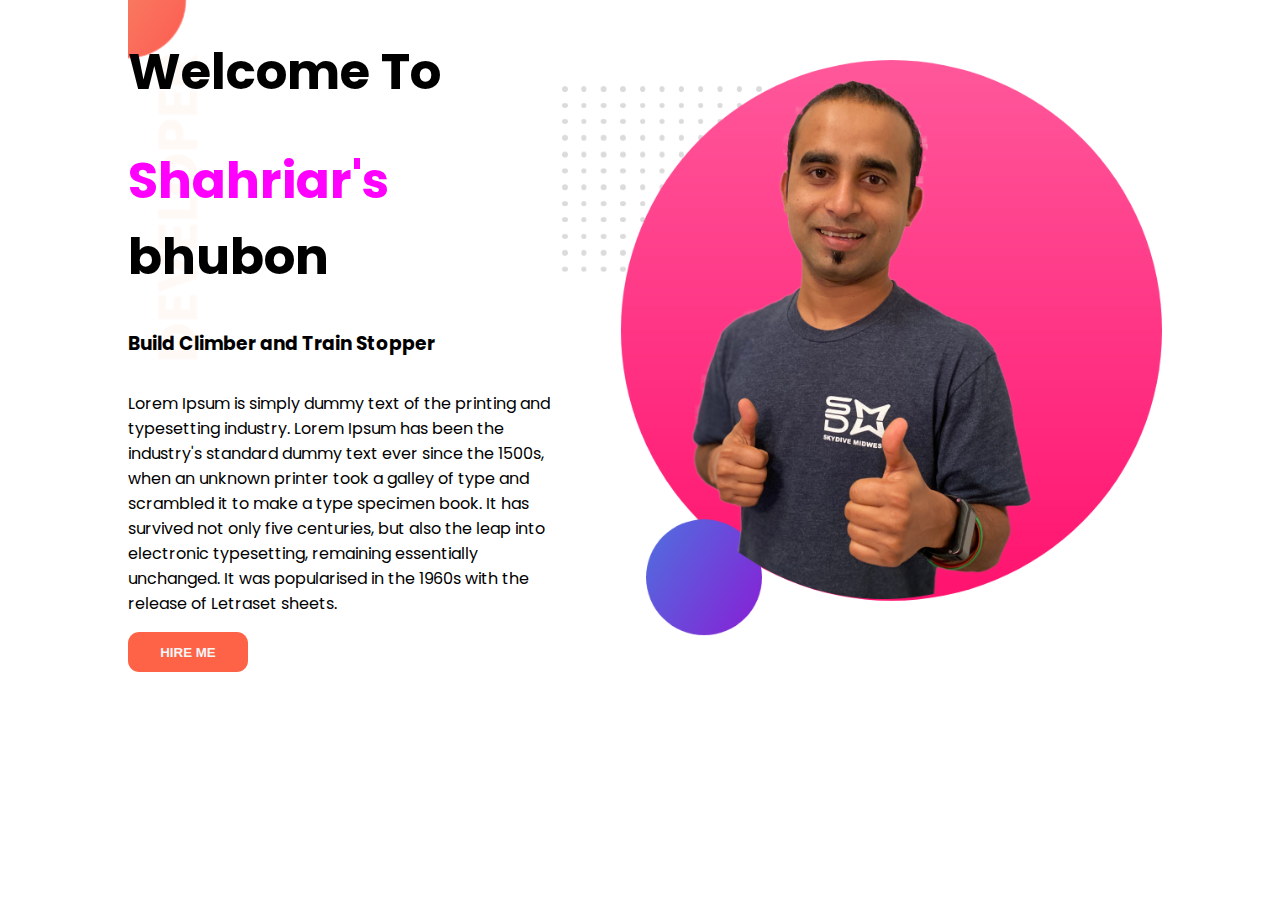
==== personal-portfolio/index.html @ a3dcaa2b "top banner added" ====
<!DOCTYPE html>
<html lang="en">
<head>
    <meta charset="UTF-8">
    <meta http-equiv="X-UA-Compatible" content="IE=edge">
    <meta name="viewport" content="width=device-width, initial-scale=1.0">
    <title>Personal Portfolio</title>
    <link rel="stylesheet" href="style.css">
    <link href="https://fonts.googleapis.com/css2?family=Poppins&display=swap" rel="stylesheet">
</head>
<body>
    <section class="okay">
    <div class="wow"> 
   
        <h1 class="one">Welcome To</h1>
        <h1 class="one"><span class="two">Shahriar's</span> bhubon</h1>
        <h3 class="three"> Build Climber and Train Stopper</h3>
        <p>Lorem Ipsum is simply dummy text of the printing and typesetting industry. Lorem Ipsum has been the industry's standard dummy text ever since the 1500s, when an unknown printer took a galley of type and scrambled it to make a type specimen book. It has survived not only five centuries, but also the leap into electronic typesetting, remaining essentially unchanged. It was popularised in the 1960s with the release of Letraset sheets.</p>
        <a href="#"><button class="bt"> HIRE ME</button></a>
    </div>
        <div>
            <img src="../personal-portfolio/images/jhankar2.png" class="img" alt="jhankar2">
        </div>
        
    </section>

</body>
</html>
---- personal-portfolio/style.css ----
body{
    width: 80%;
    font-family: 'Poppins', sans-serif;
    margin: 0 auto;
}
.okay{
    display: flex;
    background-image: url("../personal-portfolio/images/top-banner.png");
    width: 100%;
    background-repeat: no-repeat;
}
.wow
{
    width: 50%;
    
}
.one{
    font-size: 50px;
}
.two{
    color:magenta;
}
.three{
    padding-bottom: 15px;
}
.bt
{
    width: 120px;
    height: 40px;
    border-style: hidden;
    border-radius: 0.3cm;
    background-color:rgb(255, 99, 71);
    color: whitesmoke;
    font-weight: 600;
}
.img{
    width: 100%;
    margin: 60px 0 0 10px ;
}
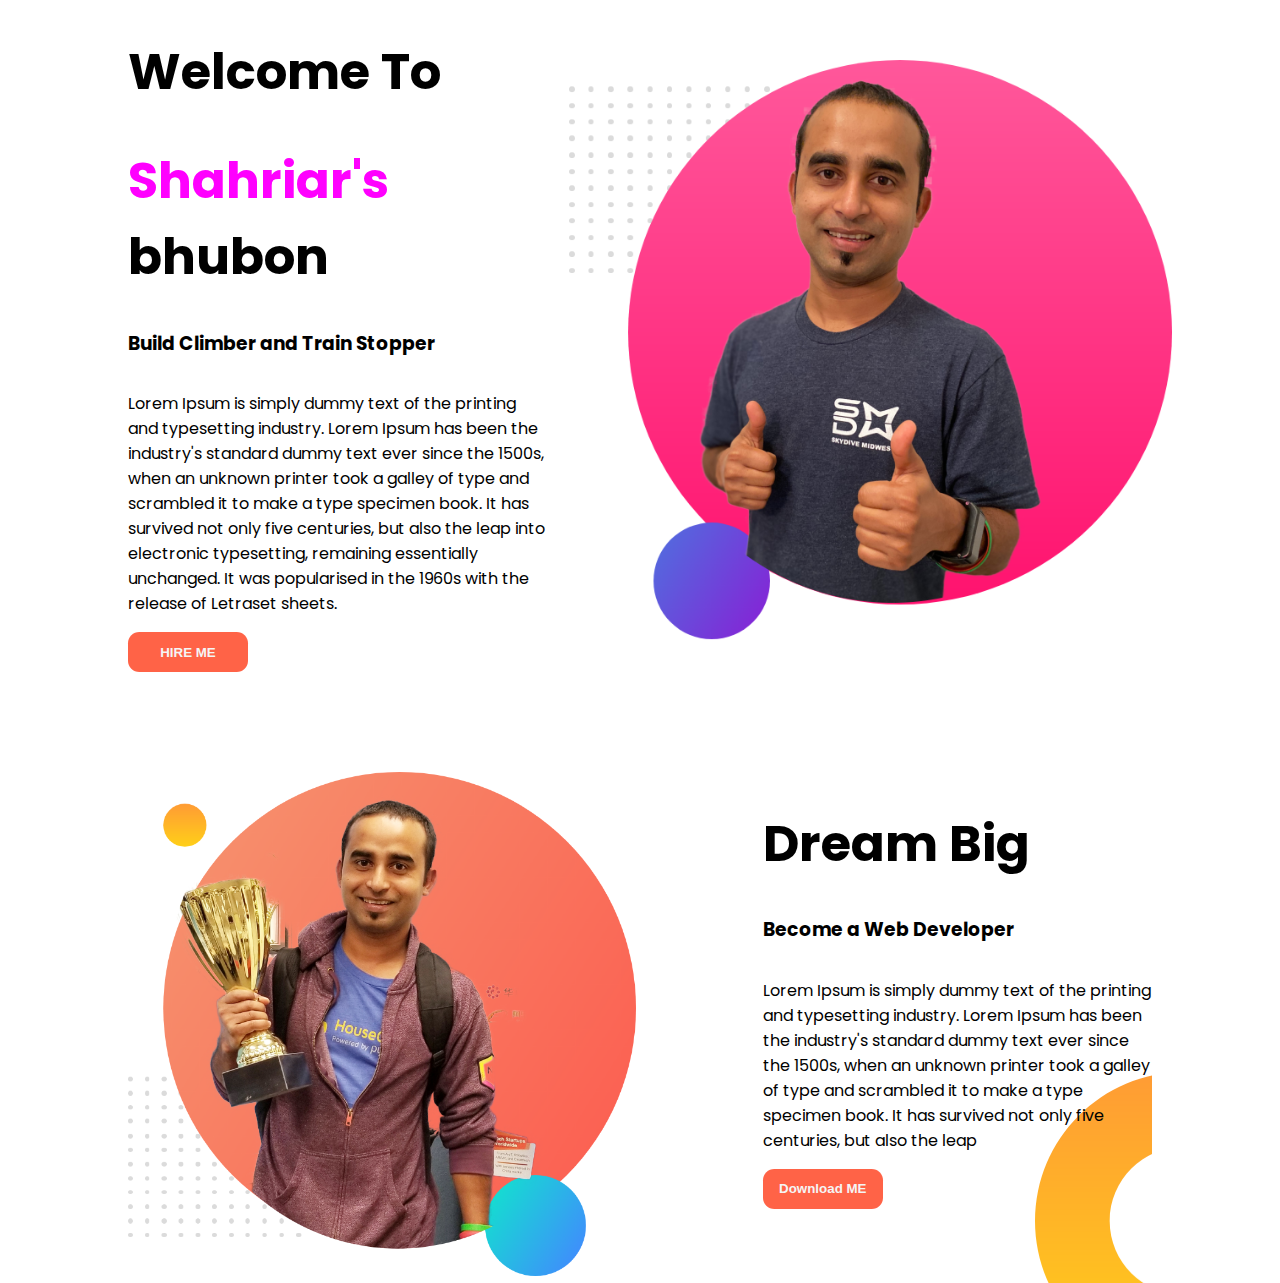
==== commit 1da324cf: "adding section" ====
--- a/personal-portfolio/index.html
+++ b/personal-portfolio/index.html
@@ -1,5 +1,6 @@
 <!DOCTYPE html>
 <html lang="en">
+
 <head>
     <meta charset="UTF-8">
     <meta http-equiv="X-UA-Compatible" content="IE=edge">
@@ -8,21 +9,44 @@
     <link rel="stylesheet" href="style.css">
     <link href="https://fonts.googleapis.com/css2?family=Poppins&display=swap" rel="stylesheet">
 </head>
+
 <body>
     <section class="okay">
-    <div class="wow"> 
-   
-        <h1 class="one">Welcome To</h1>
-        <h1 class="one"><span class="two">Shahriar's</span> bhubon</h1>
-        <h3 class="three"> Build Climber and Train Stopper</h3>
-        <p>Lorem Ipsum is simply dummy text of the printing and typesetting industry. Lorem Ipsum has been the industry's standard dummy text ever since the 1500s, when an unknown printer took a galley of type and scrambled it to make a type specimen book. It has survived not only five centuries, but also the leap into electronic typesetting, remaining essentially unchanged. It was popularised in the 1960s with the release of Letraset sheets.</p>
-        <a href="#"><button class="bt"> HIRE ME</button></a>
-    </div>
+        <div class="wow">
+
+            <h1 class="one">Welcome To</h1>
+            <h1 class="one"><span class="two">Shahriar's</span> bhubon</h1>
+            <h3 class="three"> Build Climber and Train Stopper</h3>
+            <p>Lorem Ipsum is simply dummy text of the printing and typesetting industry. Lorem Ipsum has been the
+                industry's standard dummy text ever since the 1500s, when an unknown printer took a galley of type and
+                scrambled it to make a type specimen book. It has survived not only five centuries, but also the leap
+                into electronic typesetting, remaining essentially unchanged. It was popularised in the 1960s with the
+                release of Letraset sheets.</p>
+            <a href="#"><button class="bt"> HIRE ME</button></a>
+        </div>
         <div>
             <img src="../personal-portfolio/images/jhankar2.png" class="img" alt="jhankar2">
         </div>
-        
+
+    </section>
+
+
+    <section class="nothing">
+        <div>
+            <img src="../personal-portfolio/images/jhankar.png" class="img1" alt="jhankar">
+        </div>
+        <div class="nothing2">
+            <h1 class="one">Dream Big </h1>
+            <h3 class="three"> Become a Web Developer</h3>
+            <p>Lorem Ipsum is simply dummy text of the printing and typesetting industry. Lorem Ipsum has been the
+                industry's standard dummy text ever since the 1500s, when an unknown printer took a galley of type and
+                scrambled it to make a type specimen book. It has survived not only five centuries, but also the leap
+            </p>
+            <a href="#"><button class="bt">Download ME</button></a>
+        </div>
+
     </section>
 
 </body>
+
 </html>--- a/personal-portfolio/style.css
+++ b/personal-portfolio/style.css
@@ -1,40 +1,60 @@
-body{
+body {
     width: 80%;
     font-family: 'Poppins', sans-serif;
     margin: 0 auto;
 }
-.okay{
+
+.okay {
     display: flex;
-    background-image: url("../personal-portfolio/images/top-banner.png");
-    width: 100%;
+    //background-image: url("../personal-portfolio/images/top-banner.png");
     background-repeat: no-repeat;
 }
-.wow
-{
+
+.wow {
     width: 50%;
-    
+
 }
-.one{
+
+.one {
     font-size: 50px;
 }
-.two{
-    color:magenta;
+
+.two {
+    color: magenta;
 }
-.three{
+
+.three {
     padding-bottom: 15px;
 }
-.bt
-{
+
+.bt {
     width: 120px;
     height: 40px;
     border-style: hidden;
     border-radius: 0.3cm;
-    background-color:rgb(255, 99, 71);
+    background-color: rgb(255, 99, 71);
     color: whitesmoke;
     font-weight: 600;
 }
-.img{
+
+.img {
     width: 100%;
-    margin: 60px 0 0 10px ;
+    margin: 60px 0 0 20px;
 }
 
+
+.nothing {
+    padding-top: 100px;
+    display: flex;
+    background-image: url("../personal-portfolio/images/dream-bg.png");
+    background-repeat: no-repeat;
+    background-position: right 400px;
+}
+
+.img1 {
+    width: 80%;
+}
+
+.nothing2 {
+    width: 50%;
+}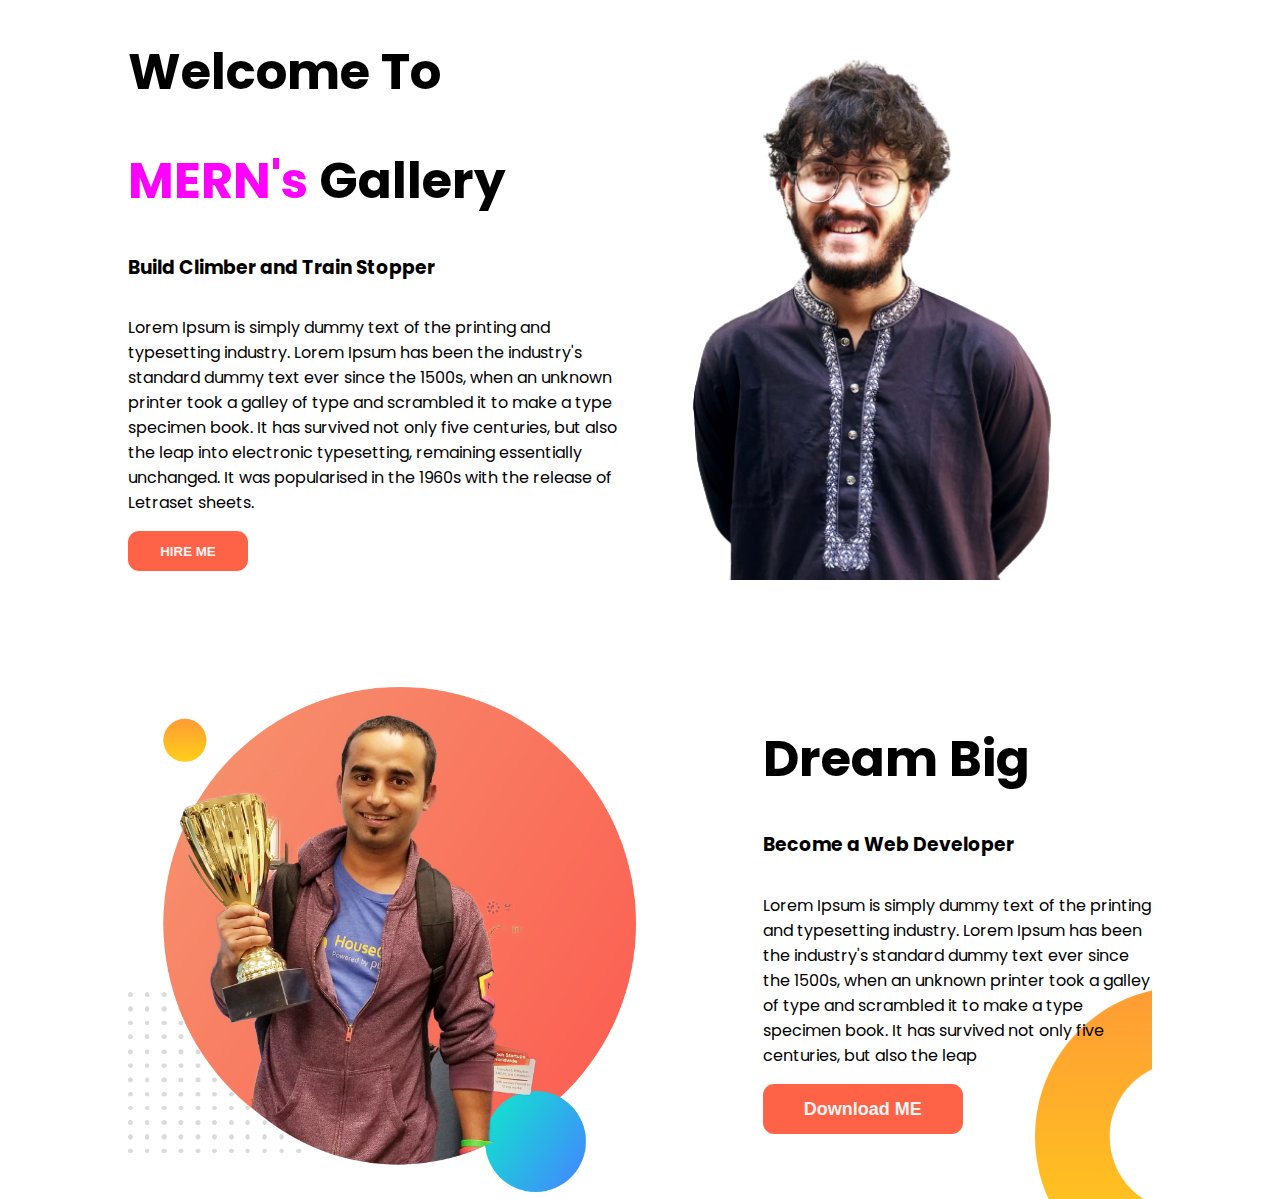
==== commit 9f6a8d06: "all done" ====
--- a/personal-portfolio/index.html
+++ b/personal-portfolio/index.html
@@ -15,7 +15,7 @@
         <div class="wow">
 
             <h1 class="one">Welcome To</h1>
-            <h1 class="one"><span class="two">Shahriar's</span> bhubon</h1>
+            <h1 class="one"><span class="two">MERN's</span> Gallery</h1>
             <h3 class="three"> Build Climber and Train Stopper</h3>
             <p>Lorem Ipsum is simply dummy text of the printing and typesetting industry. Lorem Ipsum has been the
                 industry's standard dummy text ever since the 1500s, when an unknown printer took a galley of type and
@@ -25,7 +25,7 @@
             <a href="#"><button class="bt"> HIRE ME</button></a>
         </div>
         <div>
-            <img src="../personal-portfolio/images/jhankar2.png" class="img" alt="jhankar2">
+            <img src="../personal-portfolio/images/shahriar.png" class="img" alt="shahriar">
         </div>
 
     </section>
@@ -42,11 +42,20 @@
                 industry's standard dummy text ever since the 1500s, when an unknown printer took a galley of type and
                 scrambled it to make a type specimen book. It has survived not only five centuries, but also the leap
             </p>
-            <a href="#"><button class="bt">Download ME</button></a>
+            <a href="#"><button class="bt2">Download ME</button></a>
         </div>
 
     </section>
 
+
+    <section>
+
+    </section>
+
+
+
+
+
 </body>
 
 </html>--- a/personal-portfolio/style.css
+++ b/personal-portfolio/style.css
@@ -39,7 +39,7 @@
 
 .img {
     width: 100%;
-    margin: 60px 0 0 20px;
+    margin: 10px 0 0 10px;
 }
 
 
@@ -57,4 +57,15 @@
 
 .nothing2 {
     width: 50%;
+}
+
+.bt2 {
+    width: 200px;
+    height: 50px;
+    border-style: hidden;
+    border-radius: 0.3cm;
+    background-color: rgb(255, 99, 71);
+    color: whitesmoke;
+    font-weight: 600;
+    font-size: 18px;
 }